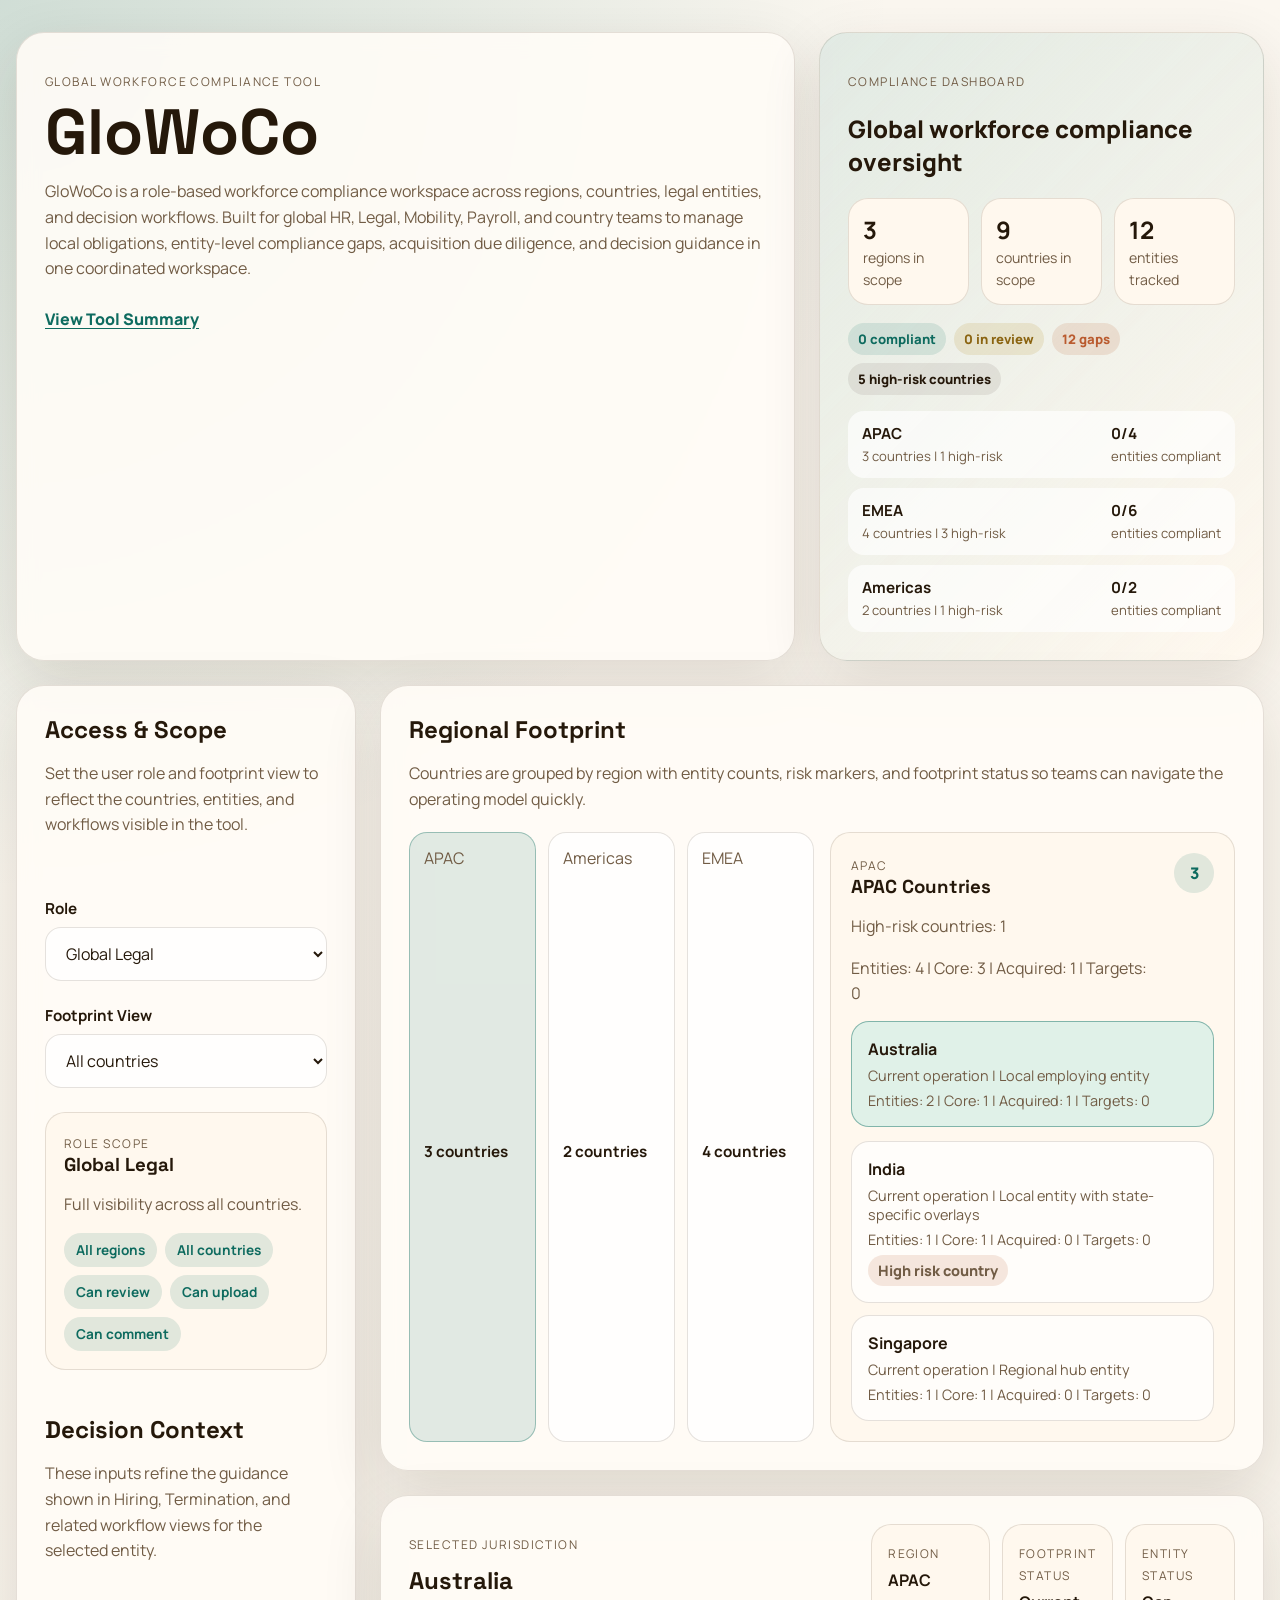
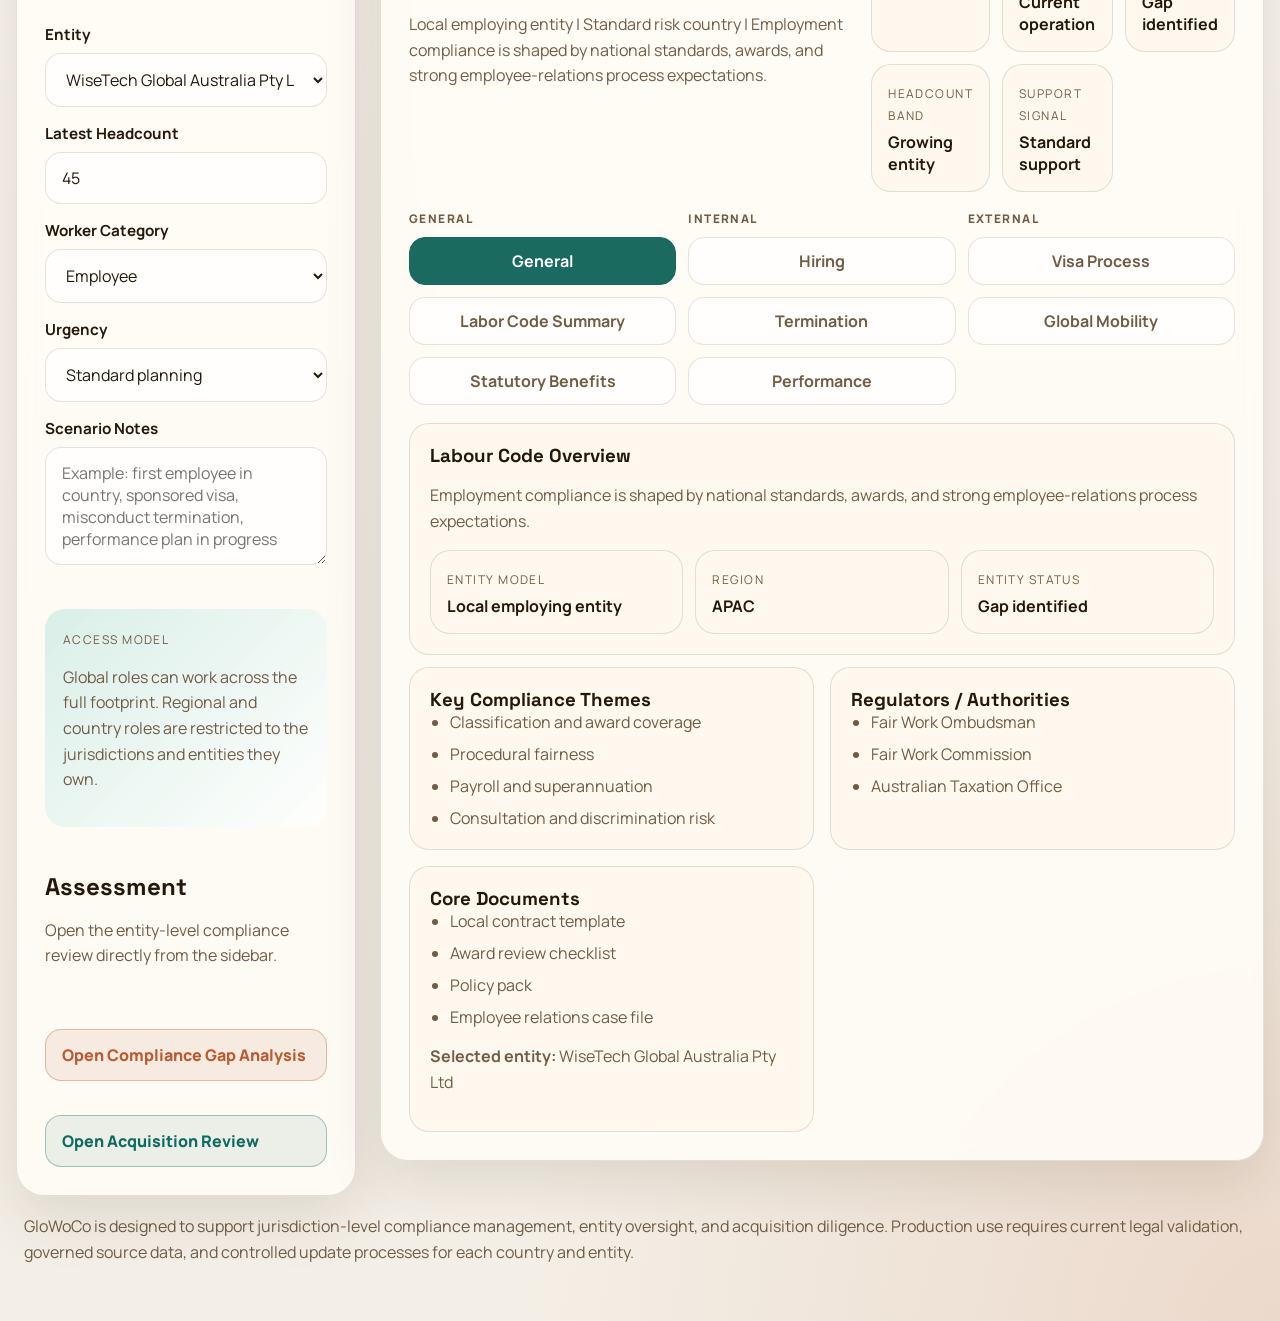
==== index.html @ d8d0d835 "Initial commit" ====
<!DOCTYPE html>
<html lang="en">
<head>
  <meta charset="UTF-8">
  <meta name="viewport" content="width=device-width, initial-scale=1.0">
  <title>GloWoCo</title>
  <link rel="preconnect" href="https://fonts.googleapis.com">
  <link rel="preconnect" href="https://fonts.gstatic.com" crossorigin>
  <link href="https://fonts.googleapis.com/css2?family=Manrope:wght@400;500;700;800&family=Space+Grotesk:wght@500;700&display=swap" rel="stylesheet">
  <link rel="stylesheet" href="styles.css">
</head>
<body>
  <div class="page-shell">
    <header class="hero">
      <div class="hero-copy">
        <p class="eyebrow">Global Workforce Compliance Tool</p>
        <h1>GloWoCo</h1>
        <p class="hero-text">
          GloWoCo is a role-based workforce compliance workspace across regions, countries, legal entities, and decision
          workflows. Built for global HR, Legal, Mobility, Payroll, and country teams to manage local
          obligations, entity-level compliance gaps, acquisition due diligence, and decision guidance in
          one coordinated workspace.
        </p>
        <button type="button" class="inline-link-button" id="open-tool-summary">
          View Tool Summary
        </button>
      </div>
      <div class="hero-card">
        <p class="hero-card-label">Compliance Dashboard</p>
        <p class="hero-card-value" id="dashboard-title">Global workforce compliance oversight</p>
        <ul class="hero-stats">
          <li><strong id="dashboard-regions">-</strong><span>regions in scope</span></li>
          <li><strong id="dashboard-countries">-</strong><span>countries in scope</span></li>
          <li><strong id="dashboard-entities">-</strong><span>entities tracked</span></li>
        </ul>
        <div id="dashboard-summary" class="dashboard-summary"></div>
        <div id="dashboard-regions-list" class="dashboard-region-list"></div>
      </div>
    </header>

    <main class="app-grid">
      <aside class="panel sidebar">
        <div class="panel-heading">
          <h2>Access & Scope</h2>
          <p>Set the user role and footprint view to reflect the countries, entities, and workflows visible in the tool.</p>
        </div>

        <label class="field">
          <span>Role</span>
          <select id="role-select" name="role"></select>
        </label>

        <label class="field">
          <span>Footprint View</span>
          <select id="footprint-filter" name="footprintFilter">
            <option value="all">All countries</option>
            <option value="current">Current operations only</option>
            <option value="planned">Potential acquisition countries only</option>
          </select>
        </label>

        <div class="access-card">
          <span class="kicker">Role Scope</span>
          <h3 id="role-name">-</h3>
          <p id="role-description" class="muted-copy"></p>
          <div id="scope-tags" class="tag-row"></div>
        </div>

        <div class="panel-heading compact">
          <h2>Decision Context</h2>
          <p>These inputs refine the guidance shown in Hiring, Termination, and related workflow views for the selected entity.</p>
        </div>

        <form class="controls">
          <label class="field">
            <span>Entity</span>
            <select id="entity-select" name="entity"></select>
          </label>

          <label class="field">
            <span>Latest Headcount</span>
            <input id="headcount" name="headcount" type="number" min="0" step="1" value="45">
          </label>

          <label class="field">
            <span>Worker Category</span>
            <select id="worker-type" name="workerType">
              <option value="employee">Employee</option>
              <option value="contractor">Contractor</option>
              <option value="senior">Senior leader</option>
            </select>
          </label>

          <label class="field">
            <span>Urgency</span>
            <select id="urgency" name="urgency">
              <option value="standard">Standard planning</option>
              <option value="time-sensitive">Time-sensitive</option>
              <option value="high-risk">High-risk / escalated</option>
            </select>
          </label>

          <label class="field">
            <span>Scenario Notes</span>
            <textarea id="notes" name="notes" rows="4" placeholder="Example: first employee in country, sponsored visa, misconduct termination, performance plan in progress"></textarea>
          </label>
        </form>

        <div class="insight-strip">
          <span class="kicker">Access Model</span>
          <p>Global roles can work across the full footprint. Regional and country roles are restricted to the jurisdictions and entities they own.</p>
        </div>

        <div class="panel-heading compact">
          <h2>Assessment</h2>
          <p>Open the entity-level compliance review directly from the sidebar.</p>
        </div>

        <button id="gap-shortcut" class="sidebar-action" type="button">
          Open Compliance Gap Analysis
        </button>

        <button id="acquisition-shortcut" class="sidebar-action secondary" type="button">
          Open Acquisition Review
        </button>
      </aside>

      <section class="main-column">
        <section class="panel home-panel">
          <div class="panel-heading">
            <h2>Regional Footprint</h2>
            <p>Countries are grouped by region with entity counts, risk markers, and footprint status so teams can navigate the operating model quickly.</p>
          </div>

          <div id="region-grid" class="region-grid"></div>
        </section>

        <section class="panel workspace-panel">
          <div class="workspace-head">
            <div>
              <p class="eyebrow">Selected Jurisdiction</p>
              <h2 id="country-name">-</h2>
              <p id="country-meta" class="muted-copy"></p>
            </div>
            <div class="summary-grid">
              <article class="summary-card">
                <span class="summary-label">Region</span>
                <strong id="country-region">-</strong>
              </article>
              <article class="summary-card">
                <span class="summary-label">Footprint Status</span>
                <strong id="country-status">-</strong>
              </article>
              <article class="summary-card">
                <span class="summary-label">Entity Status</span>
                <strong id="entity-status">-</strong>
              </article>
              <article class="summary-card">
                <span class="summary-label">Headcount Band</span>
                <strong id="headcount-band">-</strong>
              </article>
              <article class="summary-card">
                <span class="summary-label">Support Signal</span>
                <strong id="support-signal">-</strong>
              </article>
            </div>
          </div>

          <div id="tab-bar" class="tab-bar"></div>
          <section id="tab-content" class="tab-content"></section>
        </section>
      </section>
    </main>

    <footer class="footer-note">
      <p>
        GloWoCo is designed to support jurisdiction-level compliance management,
        entity oversight, and acquisition diligence. Production use requires current legal validation,
        governed source data, and controlled update processes for each country and entity.
      </p>
    </footer>
  </div>

  <div class="modal-shell hidden" id="tool-summary-modal">
    <div class="modal-backdrop" id="tool-summary-backdrop"></div>
    <section class="modal-panel modal-panel-narrow" role="dialog" aria-modal="true" aria-labelledby="tool-summary-title">
      <div class="section-head-row">
        <div>
          <span class="kicker">Tool Summary</span>
          <h2 id="tool-summary-title">What GloWoCo Does</h2>
        </div>
        <button type="button" class="button-secondary" id="close-tool-summary">Close</button>
      </div>

      <div class="summary-block">
        <p class="summary-note">
          GloWoCo is the Global Workforce Compliance Tool. It gives global and in-country teams one place to understand workforce compliance requirements by region, country, and legal entity. It combines jurisdiction guidance, entity-level compliance status, and decision support for hiring, termination, mobility, performance, and local employment obligations.
        </p>

        <div class="summary-grid-dual">
          <article class="summary-list-card">
            <h4>What it covers</h4>
            <ul class="result-list">
              <li>Role-based access across global, regional, and country teams.</li>
              <li>Regional footprint visibility across current operations and potential acquisition countries.</li>
              <li>Country-level guidance for labor code summary, statutory benefits, hiring, termination, visa process, global mobility, and performance management.</li>
              <li>Entity-level visibility across core WiseTech entities, acquired entities, and target acquisition entities.</li>
            </ul>
          </article>

          <article class="summary-list-card">
            <h4>How teams use it</h4>
            <ul class="result-list">
              <li>People and Legal teams review country rules and required process steps before decisions are made.</li>
              <li>Country teams assess compliance gaps by uploading proofs, updating statuses, and capturing comments against mandatory requirements.</li>
              <li>M&amp;A, Legal, and integration teams run workforce due diligence for acquisition targets using target facts, triggered workstreams, and risk outputs.</li>
              <li>Leadership gets a compact regional dashboard with footprint, entity mix, risk markers, and status signals.</li>
            </ul>
          </article>
        </div>

        <article class="summary-list-card">
          <h4>Assessment model</h4>
          <p class="summary-note">
            The tool supports two dedicated assessment modes. Compliance Gap Analysis helps owned entities assess ongoing compliance across six core categories using bare minimum requirements, mandatory records, and document proofs. Acquisition Review helps teams assess a target company by capturing target facts first, generating country-specific diligence workstreams, and then evaluating evidence, red flags, and remediation needs.
          </p>
        </article>

        <article class="summary-list-card">
          <h4>Why it matters</h4>
          <p class="summary-note">
            This tool is designed to reduce fragmented country knowledge, make entity-level compliance more transparent, and help teams move from static guidance to structured assessment. It is a decision-support and governance layer for workforce compliance, not a substitute for current local legal validation or controlled source-data ownership.
          </p>
        </article>
      </div>
    </section>
  </div>

  <script src="data.js"></script>
  <script src="app.js"></script>
</body>
</html>
---- styles.css ----
:root {
  --bg: #f4efe6;
  --panel: rgba(255, 252, 247, 0.9);
  --panel-strong: #fff8ee;
  --line: rgba(72, 54, 34, 0.14);
  --text: #25180a;
  --muted: #715c45;
  --accent: #0e6b5f;
  --accent-soft: #d9efe7;
  --warning: #ba5b2f;
  --shadow: 0 20px 60px rgba(51, 30, 7, 0.12);
}

* { box-sizing: border-box; }
body {
  margin: 0;
  min-height: 100vh;
  font-family: "Manrope", sans-serif;
  color: var(--text);
  background:
    radial-gradient(circle at top left, rgba(14, 107, 95, 0.18), transparent 28%),
    radial-gradient(circle at bottom right, rgba(186, 91, 47, 0.15), transparent 24%),
    linear-gradient(180deg, #fbf7f0 0%, var(--bg) 100%);
}
.page-shell { width: min(1280px, calc(100% - 32px)); margin: 0 auto; padding: 32px 0 40px; }
.hero, .app-grid { display: grid; gap: 24px; }
.hero { grid-template-columns: 1.4fr 0.8fr; margin-bottom: 24px; }
.app-grid { grid-template-columns: 340px 1fr; }
.hero-copy, .hero-card, .panel {
  background: var(--panel);
  backdrop-filter: blur(10px);
  border: 1px solid var(--line);
  border-radius: 28px;
  box-shadow: var(--shadow);
}
.hero-copy, .panel, .hero-card { padding: 28px; }
.eyebrow, .kicker, .hero-card-label, .summary-label {
  text-transform: uppercase;
  letter-spacing: 0.12em;
  font-size: 0.75rem;
  color: var(--muted);
}
h1, h2, h3 { font-family: "Space Grotesk", sans-serif; margin: 0; }
h1 { margin-top: 12px; font-size: clamp(2.5rem, 5vw, 4.2rem); line-height: 0.96; max-width: 12ch; }
.hero-text, .muted-copy, .footer-note p, .panel-heading p, .insight-strip p { color: var(--muted); line-height: 1.6; }
.inline-link-button {
  margin-top: 10px;
  padding: 0;
  border: 0;
  background: transparent;
  color: var(--accent);
  font: inherit;
  font-weight: 800;
  text-decoration: underline;
  text-underline-offset: 0.2em;
  cursor: pointer;
}

.inline-link-button:hover {
  color: #14574f;
}

.hero-card { display: flex; flex-direction: column; justify-content: space-between; background: linear-gradient(135deg, rgba(14, 107, 95, 0.12), rgba(255, 248, 238, 0.95)), var(--panel); }
.hero-card-value { font-size: 1.5rem; font-weight: 800; margin: 10px 0 20px; }
.hero-stats { display: grid; grid-template-columns: repeat(3, 1fr); gap: 12px; list-style: none; padding: 0; margin: 0; }
.dashboard-summary {
  display: flex;
  flex-wrap: wrap;
  gap: 8px;
  margin-top: 18px;
}
.dashboard-pill {
  display: inline-flex;
  align-items: center;
  padding: 7px 10px;
  border-radius: 999px;
  font-size: 0.82rem;
  font-weight: 800;
}
.dashboard-pill.success { background: rgba(14, 107, 95, 0.12); color: var(--accent); }
.dashboard-pill.warning { background: rgba(174, 132, 25, 0.14); color: #8b6411; }
.dashboard-pill.danger { background: rgba(186, 91, 47, 0.14); color: var(--warning); }
.dashboard-pill.neutral { background: rgba(37, 24, 10, 0.08); color: var(--text); }
.dashboard-region-list {
  display: grid;
  gap: 10px;
  margin-top: 16px;
}
.dashboard-region-card {
  display: flex;
  justify-content: space-between;
  gap: 14px;
  padding: 12px 14px;
  border-radius: 16px;
  background: rgba(255, 255, 255, 0.66);
}
.dashboard-region-card strong {
  display: block;
  font-size: 0.95rem;
}
.dashboard-region-card span {
  color: var(--muted);
  font-size: 0.82rem;
}
.hero-stats li, .summary-card, .mini-card, .region-card, .content-panel, .access-card {
  border: 1px solid var(--line);
  border-radius: 20px;
  background: var(--panel-strong);
}
.hero-stats li { padding: 14px; }
.hero-stats strong { display: block; font-size: 1.5rem; }
.hero-stats span { color: var(--muted); font-size: 0.88rem; }
.sidebar, .main-column { display: grid; gap: 24px; align-content: start; }
.panel-heading { margin-bottom: 20px; }
.panel-heading.compact { margin-top: 20px; }
.controls, .field { display: grid; gap: 8px; }
.controls { gap: 16px; }
.field span { font-weight: 700; font-size: 0.95rem; }
.field input, .field select, .field textarea {
  width: 100%; border: 1px solid var(--line); border-radius: 16px; padding: 14px 16px;
  font: inherit; color: var(--text); background: rgba(255,255,255,0.75);
}
.field textarea { resize: vertical; }
.access-card, .insight-strip { padding: 18px; }
.insight-strip { margin-top: 20px; border-radius: 20px; background: linear-gradient(135deg, var(--accent-soft), rgba(255,255,255,0.8)); }
.sidebar-action {
  width: 100%;
  border: 1px solid rgba(186, 91, 47, 0.35);
  background: rgba(186, 91, 47, 0.1);
  color: var(--warning);
  border-radius: 16px;
  padding: 14px 16px;
  font: inherit;
  font-weight: 800;
  text-align: left;
  cursor: pointer;
}
.sidebar-action.active {
  background: rgba(186, 91, 47, 0.2);
  border-color: rgba(186, 91, 47, 0.55);
}
.sidebar-action.secondary {
  margin-top: 10px;
  border-color: rgba(14, 107, 95, 0.35);
  background: rgba(14, 107, 95, 0.08);
  color: var(--accent);
}
.sidebar-action.secondary.active {
  background: rgba(14, 107, 95, 0.16);
  border-color: rgba(14, 107, 95, 0.5);
}
.tag-row { display: flex; flex-wrap: wrap; gap: 8px; margin-top: 12px; }
.scope-tag {
  display: inline-flex; align-items: center; padding: 8px 12px; border-radius: 999px;
  background: rgba(14, 107, 95, 0.12); color: var(--accent); font-size: 0.85rem; font-weight: 700;
}
.region-grid, .content-grid { display: grid; grid-template-columns: repeat(2, 1fr); gap: 16px; }
.region-tab-bar, .country-tab-bar { display: grid; gap: 12px; }
.region-tab-bar { grid-template-columns: repeat(3, minmax(0, 1fr)); }
.region-card, .content-panel { padding: 20px; }
.region-head, .workspace-head { display: flex; justify-content: space-between; gap: 16px; align-items: start; }
.region-count {
  display: inline-flex; align-items: center; justify-content: center; min-width: 40px; height: 40px;
  border-radius: 999px; background: rgba(14, 107, 95, 0.12); color: var(--accent); font-weight: 800;
}
.region-tab {
  display: grid;
  gap: 6px;
  text-align: left;
  border: 1px solid var(--line);
  border-radius: 18px;
  padding: 14px;
  background: rgba(255,255,255,0.72);
  color: var(--muted);
  font: inherit;
  cursor: pointer;
}
.region-tab strong {
  color: var(--text);
  font-size: 0.95rem;
}
.region-tab.active {
  background: rgba(14, 107, 95, 0.12);
  border-color: rgba(14, 107, 95, 0.35);
}
.country-button-list, .tab-bar, .content-stack, .tab-group-buttons, .tab-groups { display: grid; gap: 12px; }
.record-grid { display: grid; gap: 12px; }
.country-button {
  text-align: left; padding: 16px; border-radius: 18px; border: 1px solid var(--line); background: rgba(255,255,255,0.7);
  font: inherit; color: var(--text); cursor: pointer; transition: transform 160ms ease, border-color 160ms ease, background 160ms ease;
}
.country-button span { display: block; margin-top: 6px; color: var(--muted); font-size: 0.9rem; }
.risk-flag {
  display: inline-flex;
  width: fit-content;
  margin-top: 10px;
  padding: 6px 10px;
  border-radius: 999px;
  background: rgba(186, 91, 47, 0.14);
  color: var(--warning);
  font-size: 0.82rem;
  font-weight: 800;
}
.country-button.active, .country-button:hover { transform: translateY(-2px); border-color: rgba(14, 107, 95, 0.45); background: rgba(217, 239, 231, 0.8); }
.workspace-head { margin-bottom: 18px; }
.summary-grid, .detail-grid { display: grid; grid-template-columns: repeat(3, 1fr); gap: 12px; }
.summary-card, .mini-card { padding: 16px; }
.summary-card strong, .mini-card strong { display: block; margin-top: 6px; font-size: 1rem; }
.tab-bar { margin-bottom: 18px; align-items: start; }
.tab-groups { grid-template-columns: repeat(3, minmax(0, 1fr)); align-items: start; }
.tab-group { display: grid; gap: 10px; }
.tab-group-label {
  text-transform: uppercase;
  letter-spacing: 0.12em;
  font-size: 0.74rem;
  color: var(--muted);
  font-weight: 800;
}
.tab-button {
  border: 1px solid var(--line); background: rgba(255,255,255,0.66); border-radius: 16px; padding: 12px 14px;
  font: inherit; font-weight: 700; color: var(--muted); cursor: pointer;
}
.tab-button.active { background: #1a6a60; color: #fff; border-color: #1a6a60; }
.result-list, .process-list { margin: 0; padding-left: 20px; display: grid; gap: 10px; color: var(--muted); }
.minimums-block {
  margin-bottom: 14px;
  padding: 14px 16px;
  border-radius: 16px;
  background: rgba(14, 107, 95, 0.08);
}
.gap-tab-bar {
  display: grid;
  grid-template-columns: repeat(3, minmax(0, 1fr));
  gap: 12px;
  margin-bottom: 18px;
}
.category-tab {
  display: grid;
  gap: 6px;
  text-align: left;
  border: 1px solid var(--line);
  border-radius: 16px;
  padding: 14px;
  background: rgba(255,255,255,0.72);
  color: var(--muted);
  font: inherit;
  cursor: pointer;
}
.category-tab strong {
  color: var(--text);
  font-size: 0.95rem;
}
.category-tab.success {
  background: rgba(14, 107, 95, 0.1);
  border-color: rgba(14, 107, 95, 0.35);
}
.category-tab.warning {
  background: rgba(174, 132, 25, 0.12);
  border-color: rgba(174, 132, 25, 0.35);
}
.category-tab.danger {
  background: rgba(186, 91, 47, 0.12);
  border-color: rgba(186, 91, 47, 0.35);
}
.category-tab.active {
  box-shadow: inset 0 0 0 1px rgba(37, 24, 10, 0.08);
}
.category-head { margin-bottom: 12px; }
.record-card, .document-card { border: 1px solid var(--line); border-radius: 18px; background: rgba(255,255,255,0.7); padding: 16px; }
.record-head { display: flex; justify-content: space-between; gap: 16px; align-items: start; }
.record-select {
  min-width: 140px; border: 1px solid var(--line); border-radius: 12px; padding: 10px 12px;
  font: inherit; background: #fff9f1; color: var(--text);
}
.comment-box {
  width: 100%;
  margin-top: 12px;
  min-height: 78px;
  border: 1px solid var(--line);
  border-radius: 14px;
  padding: 12px;
  font: inherit;
  color: var(--text);
  background: rgba(255,255,255,0.88);
  resize: vertical;
}
.footer-note { margin-top: 18px; padding: 0 8px; }

@media (max-width: 1100px) {
  .app-grid, .hero, .workspace-head, .summary-grid, .detail-grid, .region-grid, .content-grid, .tab-groups { grid-template-columns: 1fr; }
  .workspace-head, .region-head, .record-head { flex-direction: column; }
  .gap-tab-bar { grid-template-columns: 1fr; }
  .region-tab-bar { grid-template-columns: 1fr; }
}

@media (max-width: 720px) {
  .page-shell { width: min(100% - 20px, 1280px); padding-top: 20px; }
  h1 { max-width: none; }
  .hero-stats { grid-template-columns: 1fr; }
}

.assessment-page .page-shell {
  width: min(1360px, calc(100% - 32px));
}

.assessment-hero,
.assessment-main,
.assessment-sidebar {
  padding: 24px 28px;
}

.assessment-hero-head,
.section-head-row {
  display: flex;
  justify-content: space-between;
  gap: 16px;
  align-items: start;
}

.assessment-hero-body {
  display: grid;
  grid-template-columns: 1.2fr 0.8fr;
  gap: 20px;
  align-items: end;
}

.assessment-title {
  margin-top: 10px;
  font-size: clamp(2rem, 3vw, 3rem);
}

.assessment-hero-dashboard {
  min-height: 100%;
}

.assessment-layout {
  display: grid;
  grid-template-columns: 340px 1fr;
  gap: 24px;
  align-items: start;
}

.assessment-sidebar,
.assessment-main {
  display: grid;
  gap: 20px;
}

.assessment-section {
  display: grid;
  gap: 14px;
}

.assessment-summary-grid {
  display: grid;
  grid-template-columns: repeat(2, minmax(0, 1fr));
  gap: 12px;
}

.back-link {
  display: inline-flex;
  width: fit-content;
  padding: 9px 14px;
  border-radius: 999px;
  border: 1px solid var(--line);
  background: rgba(255, 255, 255, 0.72);
  color: var(--text);
  text-decoration: none;
  font-weight: 700;
}

.assessment-tab-bar {
  display: flex;
  flex-wrap: wrap;
  gap: 10px;
}

.assessment-source-tab,
.status-card {
  border: 1px solid var(--line);
  background: rgba(255,255,255,0.72);
  color: var(--muted);
  border-radius: 16px;
  padding: 12px 14px;
  font: inherit;
  font-weight: 700;
  cursor: pointer;
}

.assessment-source-tab.active {
  background: #1a6a60;
  border-color: #1a6a60;
  color: #fff;
}

.status-stack {
  display: grid;
  gap: 10px;
}

.status-card {
  display: grid;
  text-align: left;
  gap: 4px;
}

.status-card strong {
  color: var(--text);
}

.status-card.success {
  background: rgba(14, 107, 95, 0.1);
  border-color: rgba(14, 107, 95, 0.35);
}

.status-card.warning {
  background: rgba(174, 132, 25, 0.12);
  border-color: rgba(174, 132, 25, 0.35);
}

.status-card.danger {
  background: rgba(186, 91, 47, 0.12);
  border-color: rgba(186, 91, 47, 0.35);
}

.status-card.active {
  box-shadow: inset 0 0 0 1px rgba(37, 24, 10, 0.12);
}

.timing-pill {
  max-width: 280px;
  padding: 10px 12px;
  border-radius: 16px;
  background: rgba(14, 107, 95, 0.1);
  color: var(--accent);
  font-size: 0.88rem;
  font-weight: 700;
}

.info-banner {
  padding: 14px 16px;
  border-radius: 18px;
  background: rgba(14, 107, 95, 0.08);
  color: var(--muted);
  line-height: 1.6;
}

.assessment-form-grid {
  grid-template-columns: 1fr 1fr;
}

.form-inline-grid {
  display: grid;
  grid-template-columns: 1fr 1fr;
  gap: 12px;
  margin-top: 12px;
}

.compact-field span {
  font-size: 0.82rem;
}

.upload-meta {
  display: grid;
  gap: 4px;
  margin-top: 12px;
  color: var(--muted);
  font-size: 0.88rem;
}

.detail-card-grid {
  display: grid;
  grid-template-columns: repeat(3, minmax(0, 1fr));
  gap: 12px;
}

.detail-note-card {
  padding: 16px;
  border-radius: 18px;
  border: 1px solid var(--line);
  background: rgba(255,255,255,0.72);
}

.detail-note-card h4 {
  margin: 0 0 8px;
  font-family: "Space Grotesk", sans-serif;
  font-size: 1rem;
}

.detail-proof-label {
  margin: 12px 0 8px;
  text-transform: uppercase;
  letter-spacing: 0.1em;
  font-size: 0.72rem;
  color: var(--muted);
  font-weight: 800;
}

.submission-actions {
  display: grid;
  gap: 10px;
}

.button-primary,
.button-secondary {
  border-radius: 14px;
  padding: 12px 14px;
  font: inherit;
  font-weight: 800;
  cursor: pointer;
  transition: transform 160ms ease, box-shadow 160ms ease, background 160ms ease;
}

.button-primary {
  border: 1px solid #1a6a60;
  background: #1a6a60;
  color: #fff;
  box-shadow: 0 14px 30px rgba(26, 106, 96, 0.18);
}

.button-secondary {
  border: 1px solid var(--line);
  background: rgba(255,255,255,0.82);
  color: var(--text);
}

.button-primary:hover,
.button-secondary:hover {
  transform: translateY(-1px);
}

.button-primary:disabled,
.button-secondary:disabled {
  opacity: 0.55;
  cursor: not-allowed;
  transform: none;
  box-shadow: none;
}

.submission-banner {
  display: grid;
  gap: 8px;
  padding: 16px;
  border-radius: 18px;
  border: 1px solid var(--line);
  background: rgba(255,255,255,0.78);
}

.submission-banner.success {
  background: rgba(14, 107, 95, 0.1);
  border-color: rgba(14, 107, 95, 0.35);
}

.submission-banner.warning {
  background: rgba(174, 132, 25, 0.12);
  border-color: rgba(174, 132, 25, 0.35);
}

.submission-banner.danger {
  background: rgba(186, 91, 47, 0.12);
  border-color: rgba(186, 91, 47, 0.35);
}

.submission-banner-header {
  display: flex;
  justify-content: space-between;
  gap: 12px;
  align-items: start;
}

.submission-banner h3,
.summary-block h3 {
  margin: 0;
}

.summary-block {
  display: grid;
  gap: 16px;
}

.summary-grid-dual {
  display: grid;
  grid-template-columns: 1fr 1fr;
  gap: 16px;
}

.summary-list-card {
  padding: 16px;
  border-radius: 18px;
  border: 1px solid var(--line);
  background: rgba(255,255,255,0.78);
}

.summary-list-card h4 {
  margin: 0 0 8px;
  font-family: "Space Grotesk", sans-serif;
}

.summary-note {
  margin: 0;
  color: var(--muted);
  line-height: 1.6;
}

.readonly-note {
  margin-top: 10px;
  padding: 10px 12px;
  border-radius: 14px;
  background: rgba(37, 24, 10, 0.06);
  color: var(--muted);
  font-size: 0.88rem;
}

.modal-shell {
  position: fixed;
  inset: 0;
  z-index: 50;
  display: grid;
  place-items: center;
}

.modal-shell.hidden {
  display: none;
}

.modal-backdrop {
  position: absolute;
  inset: 0;
  background: rgba(20, 18, 14, 0.52);
  backdrop-filter: blur(6px);
}

.modal-panel {
  position: relative;
  width: min(1120px, calc(100% - 32px));
  max-height: calc(100vh - 40px);
  overflow: auto;
  padding: 24px 28px;
  border-radius: 26px;
  border: 1px solid rgba(255,255,255,0.24);
  background: linear-gradient(180deg, rgba(252, 248, 240, 0.98) 0%, rgba(244, 237, 226, 0.98) 100%);
  box-shadow: 0 28px 70px rgba(32, 24, 14, 0.24);
  display: grid;
  gap: 18px;
}

.modal-panel-narrow {
  width: min(920px, calc(100% - 32px));
}

.modal-form-grid {
  grid-template-columns: 1fr 1fr;
}

.modal-actions {
  display: flex;
  justify-content: flex-end;
  gap: 10px;
}

@media (max-width: 1100px) {
  .assessment-layout,
  .assessment-hero-body,
  .assessment-summary-grid,
  .assessment-form-grid,
  .form-inline-grid,
  .detail-card-grid,
  .summary-grid-dual,
  .modal-form-grid {
    grid-template-columns: 1fr;
  }
}
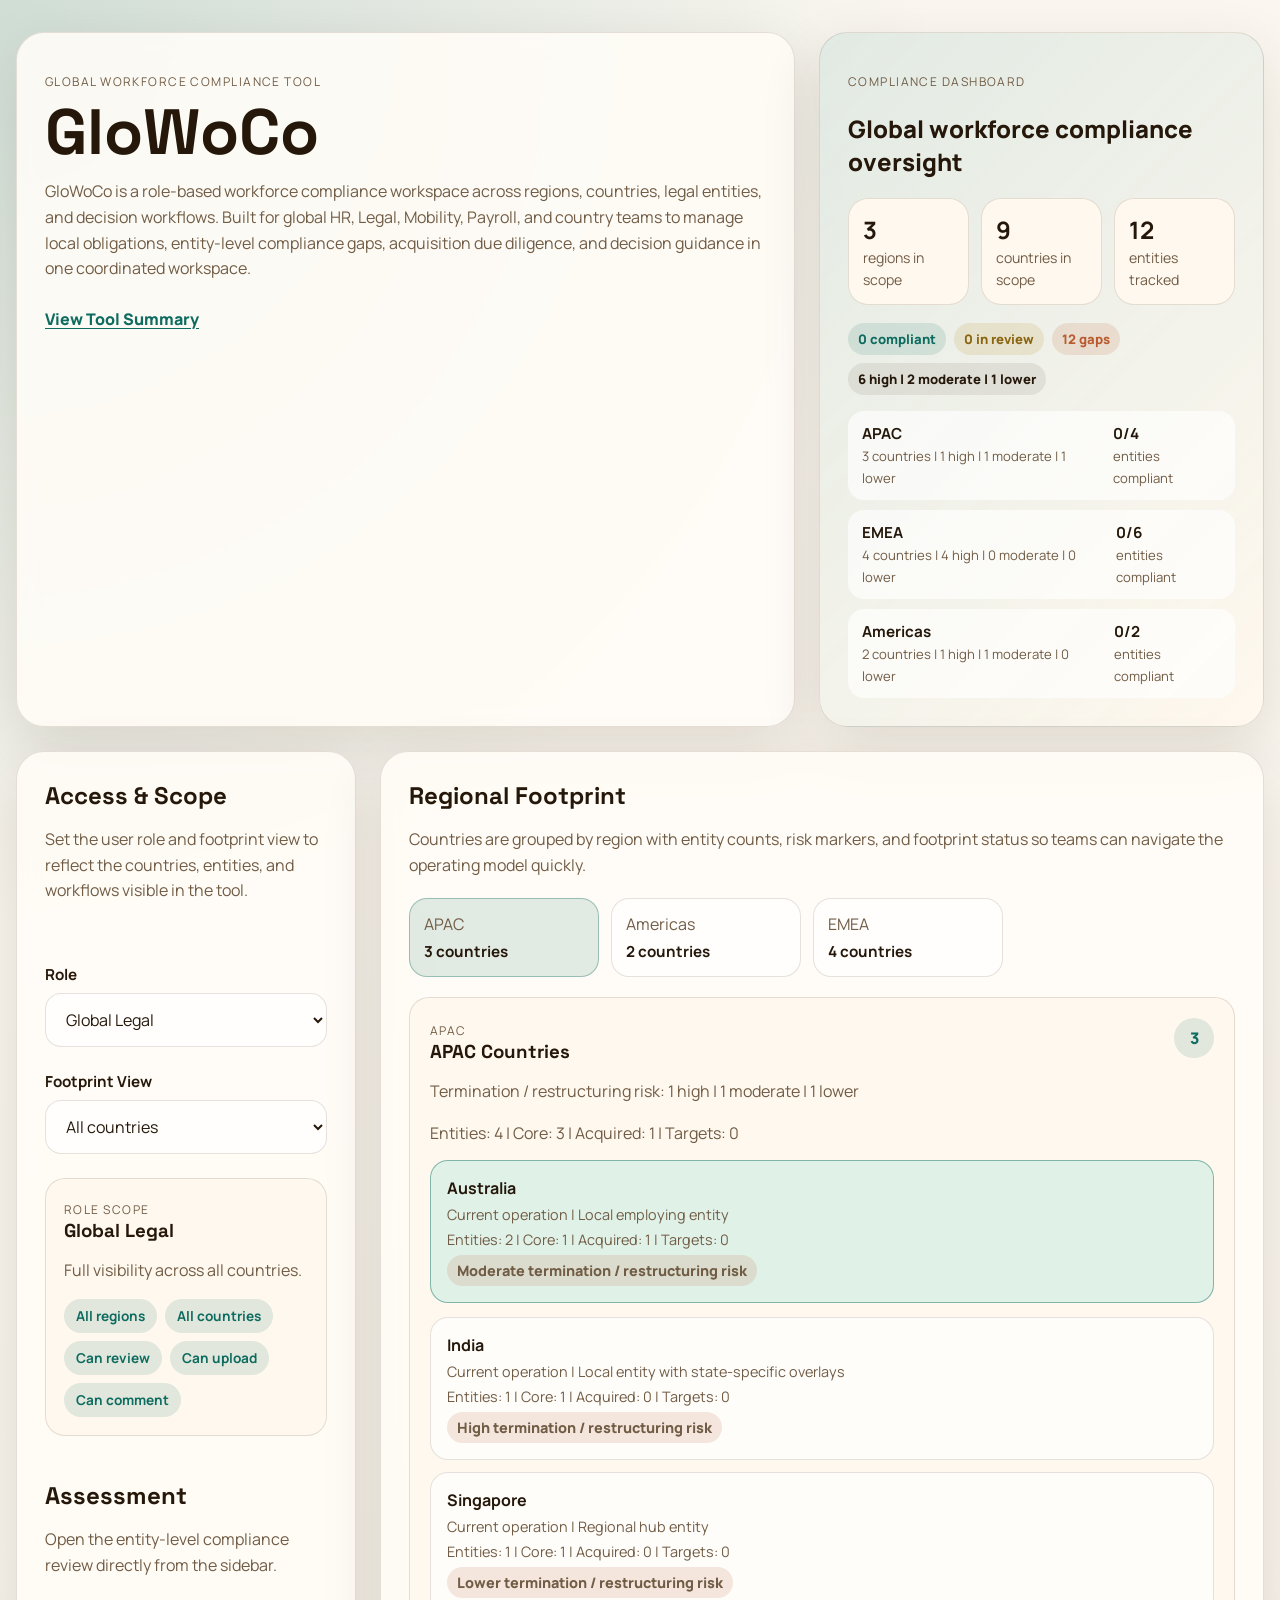
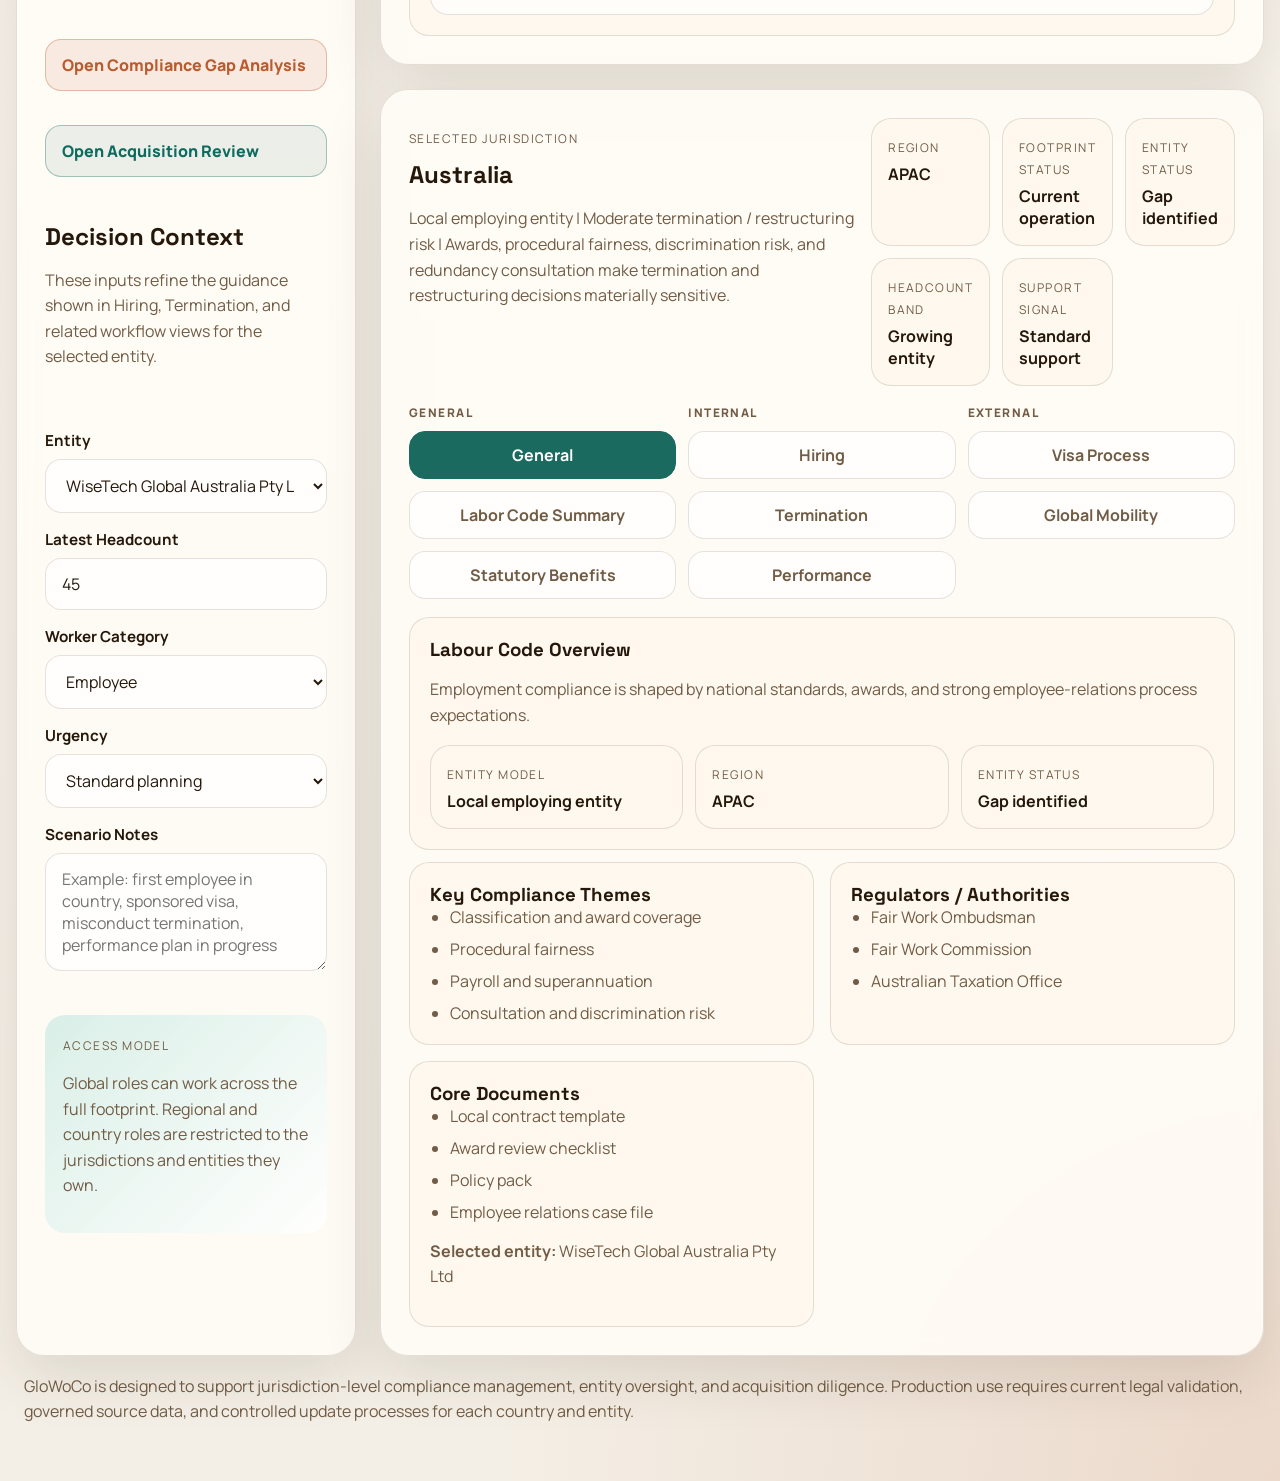
==== commit a3ab84a7: "flag changes" ====
--- a/index.html
+++ b/index.html
@@ -67,6 +67,19 @@
         </div>
 
         <div class="panel-heading compact">
+          <h2>Assessment</h2>
+          <p>Open the entity-level compliance review directly from the sidebar.</p>
+        </div>
+
+        <button id="gap-shortcut" class="sidebar-action" type="button">
+          Open Compliance Gap Analysis
+        </button>
+
+        <button id="acquisition-shortcut" class="sidebar-action secondary" type="button">
+          Open Acquisition Review
+        </button>
+
+        <div class="panel-heading compact">
           <h2>Decision Context</h2>
           <p>These inputs refine the guidance shown in Hiring, Termination, and related workflow views for the selected entity.</p>
         </div>
@@ -110,19 +123,6 @@
           <span class="kicker">Access Model</span>
           <p>Global roles can work across the full footprint. Regional and country roles are restricted to the jurisdictions and entities they own.</p>
         </div>
-
-        <div class="panel-heading compact">
-          <h2>Assessment</h2>
-          <p>Open the entity-level compliance review directly from the sidebar.</p>
-        </div>
-
-        <button id="gap-shortcut" class="sidebar-action" type="button">
-          Open Compliance Gap Analysis
-        </button>
-
-        <button id="acquisition-shortcut" class="sidebar-action secondary" type="button">
-          Open Acquisition Review
-        </button>
       </aside>
 
       <section class="main-column">
--- a/styles.css
+++ b/styles.css
@@ -154,9 +154,20 @@
   display: inline-flex; align-items: center; padding: 8px 12px; border-radius: 999px;
   background: rgba(14, 107, 95, 0.12); color: var(--accent); font-size: 0.85rem; font-weight: 700;
 }
-.region-grid, .content-grid { display: grid; grid-template-columns: repeat(2, 1fr); gap: 16px; }
-.region-tab-bar, .country-tab-bar { display: grid; gap: 12px; }
-.region-tab-bar { grid-template-columns: repeat(3, minmax(0, 1fr)); }
+.region-grid { display: grid; grid-template-columns: 1fr; gap: 16px; }
+.content-grid { display: grid; grid-template-columns: repeat(2, 1fr); gap: 16px; }
+.region-tab-bar {
+  display: flex;
+  gap: 12px;
+  overflow-x: auto;
+  padding-bottom: 4px;
+  scrollbar-width: thin;
+}
+.country-tab-bar { display: grid; gap: 12px; }
+.region-tab {
+  min-width: 190px;
+  flex: 0 0 auto;
+}
 .region-card, .content-panel { padding: 20px; }
 .region-head, .workspace-head { display: flex; justify-content: space-between; gap: 16px; align-items: start; }
 .region-count {
@@ -290,7 +301,6 @@
   .app-grid, .hero, .workspace-head, .summary-grid, .detail-grid, .region-grid, .content-grid, .tab-groups { grid-template-columns: 1fr; }
   .workspace-head, .region-head, .record-head { flex-direction: column; }
   .gap-tab-bar { grid-template-columns: 1fr; }
-  .region-tab-bar { grid-template-columns: 1fr; }
 }
 
 @media (max-width: 720px) {
